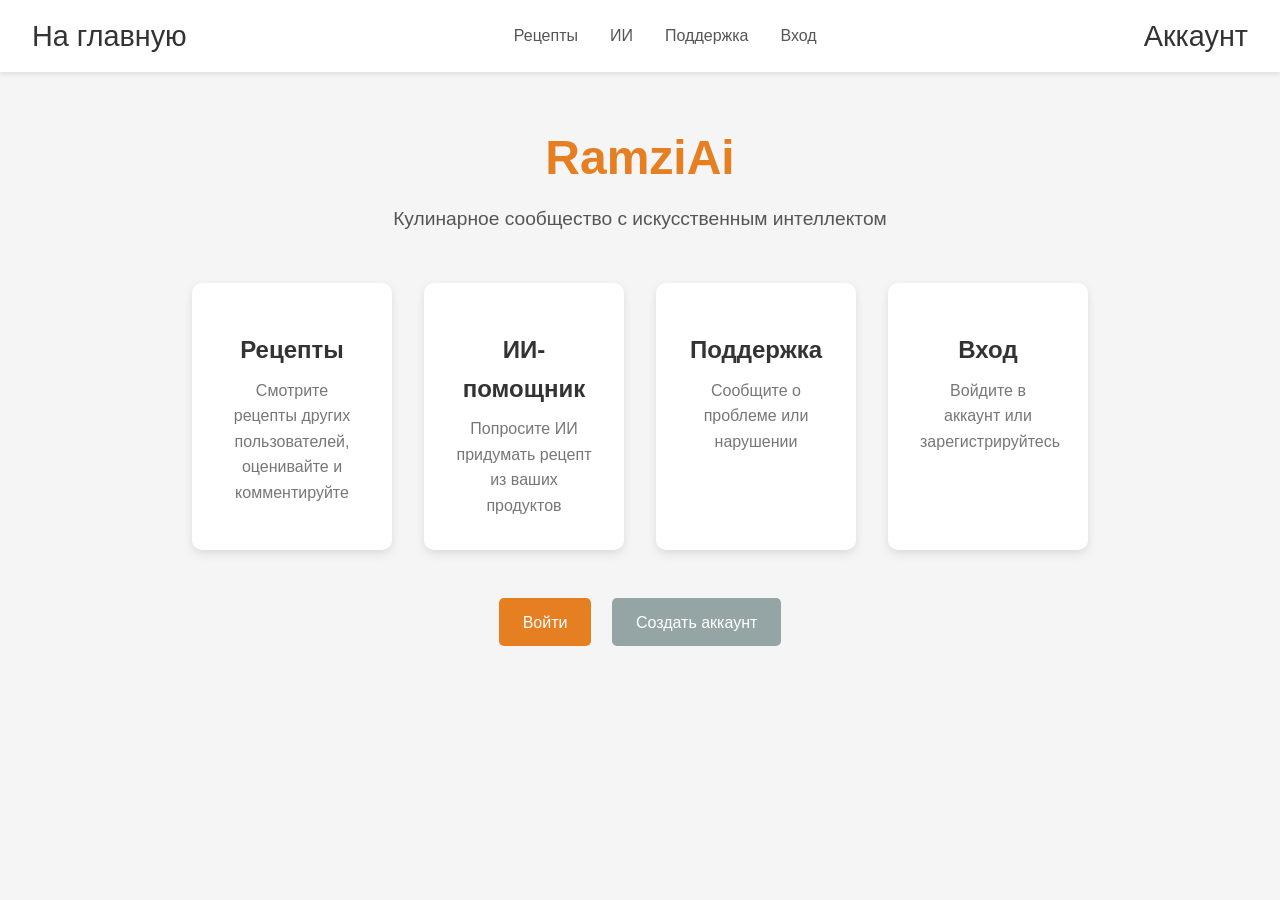
==== index.html @ 2dbb0572 "Add files via upload" ====
<!DOCTYPE html>
<html lang="ru">
<head>
  <meta charset="UTF-8">
  <meta name="viewport" content="width=device-width, initial-scale=1.0">
  <title>RamziAi - Добро пожаловать</title>
  <link rel="stylesheet" href="style.css">
  <style>
    .welcome-container {
      text-align: center;
      margin-top: 3rem;
    }
    .welcome-title {
      font-size: 3rem;
      color: #e67e22;
      margin-bottom: 0.5rem;
    }
    .welcome-subtitle {
      font-size: 1.2rem;
      color: #555;
      margin-bottom: 3rem;
    }
    .nav-cards {
      display: flex;
      flex-wrap: wrap;
      justify-content: center;
      gap: 2rem;
      max-width: 1000px;
      margin: 0 auto;
    }
    .nav-card {
      background: #fff;
      border-radius: 10px;
      padding: 2rem;
      width: 200px;
      box-shadow: 0 4px 10px rgba(0,0,0,0.1);
      transition: transform 0.3s;
      text-decoration: none;
      color: #333;
    }
    .nav-card:hover {
      transform: translateY(-10px);
    }
    .nav-card span {
      font-size: 4rem;
      display: block;
      margin-bottom: 1rem;
    }
    .nav-card h3 {
      font-size: 1.5rem;
      margin-bottom: 0.5rem;
    }
    .nav-card p {
      color: #777;
    }
    .welcome-footer {
      margin-top: 3rem;
    }
    .welcome-footer .btn {
      margin: 0 0.5rem;
    }
  </style>
</head>
<body>
  <header>
    <div class="logo-home">
      <a href="index.html">На главную</a>
    </div>
    <nav>
      <ul>
        <li><a href="recipes.html">Рецепты</a></li>  <!-- ссылка на страницу с рецептами -->
        <li><a href="ai.html">ИИ</a></li>
        <li><a href="support.html">Поддержка</a></li>
        <li><a href="login.html">Вход</a></li>
      </ul>
    </nav>
    <div class="profile-icon">
      <a href="account.html">Аккаунт</a>
    </div>
  </header>

  <main>
    <div class="welcome-container">
      <h1 class="welcome-title">RamziAi</h1>
      <p class="welcome-subtitle">Кулинарное сообщество с искусственным интеллектом</p>

      <div class="nav-cards">
        <a href="recipes.html" class="nav-card">
          <span></span>
          <h3>Рецепты</h3>
          <p>Смотрите рецепты других пользователей, оценивайте и комментируйте</p>
        </a>
        <a href="ai.html" class="nav-card">
          <span></span>
          <h3>ИИ-помощник</h3>
          <p>Попросите ИИ придумать рецепт из ваших продуктов</p>
        </a>
        <a href="support.html" class="nav-card">
          <span></span>
          <h3>Поддержка</h3>
          <p>Сообщите о проблеме или нарушении</p>
        </a>
        <a href="login.html" class="nav-card">
          <span></span>
          <h3>Вход</h3>
          <p>Войдите в аккаунт или зарегистрируйтесь</p>
        </a>
      </div>

      <div class="welcome-footer">
        <a href="login.html" class="btn">Войти</a>
        <a href="#" class="btn" style="background: #95a5a6;">Создать аккаунт</a>
      </div>
    </div>
  </main>
</body>
</html>
---- style.css ----
* {
    margin: 0;
    padding: 0;
    box-sizing: border-box;
    font-family: 'Segoe UI', Tahoma, Geneva, Verdana, sans-serif;
  }
  
  body {
    background-color: #f5f5f5;
    color: #333;
    line-height: 1.6;
  }
  
  /* Шапка */
  header {
    background-color: #fff;
    box-shadow: 0 2px 5px rgba(0,0,0,0.1);
    padding: 0.8rem 2rem;
    display: flex;
    align-items: center;
    justify-content: space-between;
    position: sticky;
    top: 0;
    z-index: 100;
  }
  
  .logo-home a {
    font-size: 1.8rem;
    text-decoration: none;
    color: #333;
  }
  
  nav ul {
    display: flex;
    list-style: none;
    gap: 2rem;
  }
  
  nav ul li a {
    text-decoration: none;
    color: #555;
    font-weight: 500;
    transition: color 0.3s;
  }
  
  nav ul li a:hover {
    color: #e67e22;
  }
  
  .profile-icon a {
    font-size: 1.8rem;
    text-decoration: none;
    color: #333;
  }
  
  /* Основной контейнер */
  main {
    max-width: 1200px;
    margin: 2rem auto;
    padding: 0 1rem;
  }
  
  /* Заголовки страниц */
  .page-title {
    font-size: 2rem;
    margin-bottom: 1.5rem;
    color: #2c3e50;
    border-bottom: 2px solid #e67e22;
    padding-bottom: 0.5rem;
  }
  
  /* Карточки (для главной и других) */
  .card {
    background: #fff;
    border-radius: 8px;
    box-shadow: 0 2px 8px rgba(0,0,0,0.1);
    padding: 1.5rem;
    margin-bottom: 1.5rem;
  }
  
  /* Кнопки */
  .btn {
    display: inline-block;
    background: #e67e22;
    color: #fff;
    padding: 0.7rem 1.5rem;
    border: none;
    border-radius: 5px;
    cursor: pointer;
    font-size: 1rem;
    transition: background 0.3s;
    text-decoration: none;
  }
  
  .btn:hover {
    background: #cf711f;
  }
  
  /* Формы */
  .form-group {
    margin-bottom: 1rem;
  }
  
  .form-group label {
    display: block;
    margin-bottom: 0.3rem;
    font-weight: 500;
  }
  
  .form-group input,
  .form-group textarea,
  .form-group select {
    width: 100%;
    padding: 0.8rem;
    border: 1px solid #ddd;
    border-radius: 5px;
    font-size: 1rem;
  }
  
  .form-group textarea {
    resize: vertical;
    min-height: 100px;
  }
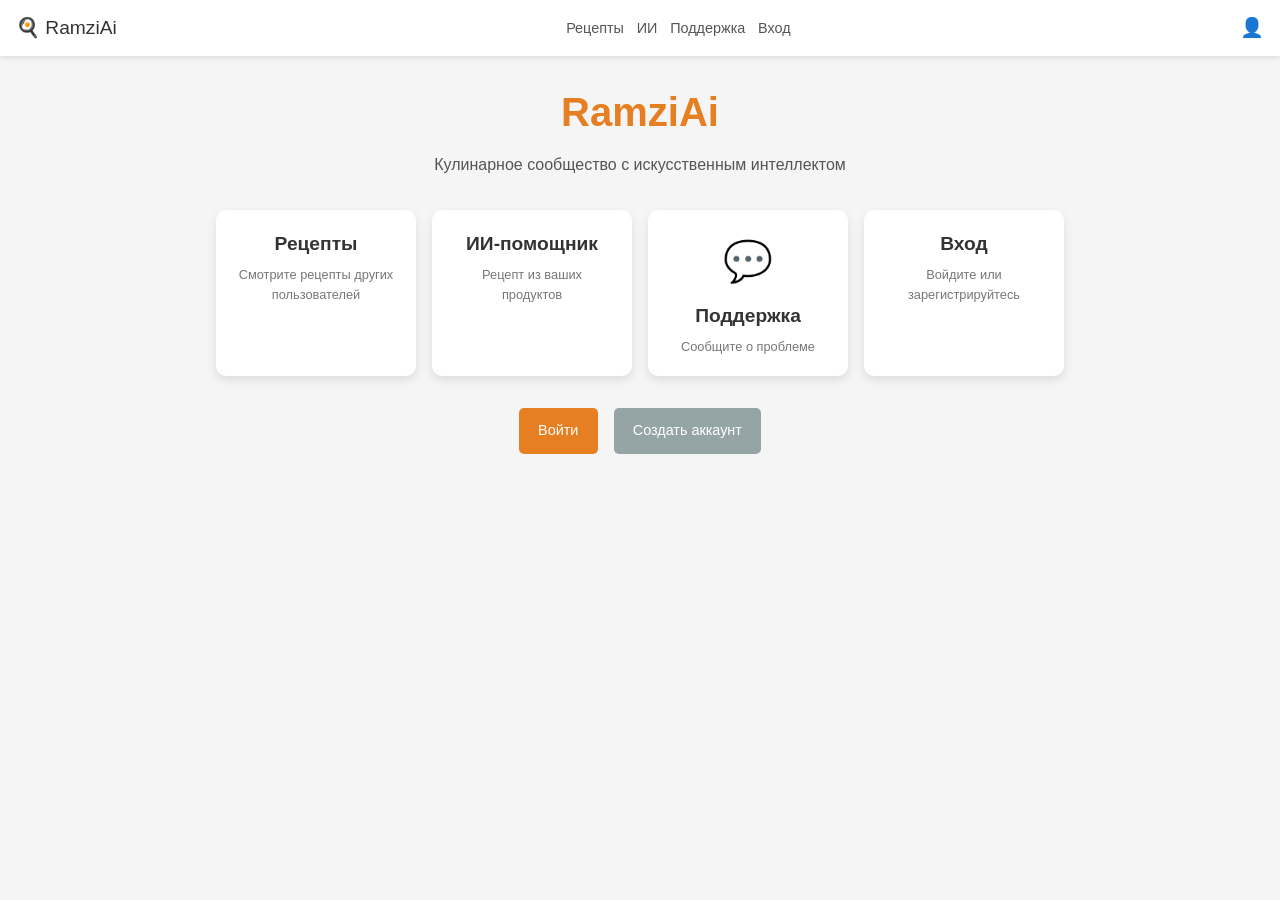
==== commit 2f555573: "Update index.html" ====
--- a/index.html
+++ b/index.html
@@ -2,80 +2,101 @@
 <html lang="ru">
 <head>
   <meta charset="UTF-8">
-  <meta name="viewport" content="width=device-width, initial-scale=1.0">
+  <meta name="viewport" content="width=device-width, initial-scale=1.0, maximum-scale=1.0, user-scalable=yes">
   <title>RamziAi - Добро пожаловать</title>
   <link rel="stylesheet" href="style.css">
   <style>
     .welcome-container {
       text-align: center;
-      margin-top: 3rem;
+      margin-top: 1.5rem;
     }
     .welcome-title {
-      font-size: 3rem;
+      font-size: 2.5rem;
       color: #e67e22;
       margin-bottom: 0.5rem;
     }
     .welcome-subtitle {
-      font-size: 1.2rem;
+      font-size: 1rem;
       color: #555;
-      margin-bottom: 3rem;
+      margin-bottom: 2rem;
+      padding: 0 1rem;
     }
     .nav-cards {
       display: flex;
       flex-wrap: wrap;
       justify-content: center;
-      gap: 2rem;
+      gap: 1rem;
       max-width: 1000px;
       margin: 0 auto;
     }
     .nav-card {
       background: #fff;
       border-radius: 10px;
-      padding: 2rem;
-      width: 200px;
+      padding: 1.2rem;
+      width: calc(50% - 0.5rem);
+      min-width: 160px;
+      max-width: 200px;
       box-shadow: 0 4px 10px rgba(0,0,0,0.1);
       transition: transform 0.3s;
       text-decoration: none;
       color: #333;
     }
     .nav-card:hover {
-      transform: translateY(-10px);
+      transform: translateY(-5px);
     }
     .nav-card span {
-      font-size: 4rem;
+      font-size: 2.5rem;
       display: block;
-      margin-bottom: 1rem;
+      margin-bottom: 0.5rem;
     }
     .nav-card h3 {
-      font-size: 1.5rem;
-      margin-bottom: 0.5rem;
+      font-size: 1.2rem;
+      margin-bottom: 0.3rem;
     }
     .nav-card p {
       color: #777;
+      font-size: 0.8rem;
     }
     .welcome-footer {
-      margin-top: 3rem;
+      margin-top: 2rem;
+      display: flex;
+      gap: 1rem;
+      justify-content: center;
+      flex-wrap: wrap;
     }
     .welcome-footer .btn {
-      margin: 0 0.5rem;
+      margin: 0;
+    }
+
+    @media (max-width: 480px) {
+      .welcome-title {
+        font-size: 2rem;
+      }
+      .nav-card {
+        width: 100%;
+        max-width: 280px;
+      }
+      .welcome-subtitle {
+        font-size: 0.9rem;
+      }
     }
   </style>
 </head>
 <body>
   <header>
     <div class="logo-home">
-      <a href="index.html">На главную</a>
+      <a href="index.html">🍳 RamziAi</a>
     </div>
     <nav>
       <ul>
-        <li><a href="recipes.html">Рецепты</a></li>  <!-- ссылка на страницу с рецептами -->
+        <li><a href="recipes.html">Рецепты</a></li>
         <li><a href="ai.html">ИИ</a></li>
         <li><a href="support.html">Поддержка</a></li>
         <li><a href="login.html">Вход</a></li>
       </ul>
     </nav>
     <div class="profile-icon">
-      <a href="account.html">Аккаунт</a>
+      <a href="account.html">👤</a>
     </div>
   </header>
 
@@ -86,32 +107,29 @@
 
       <div class="nav-cards">
         <a href="recipes.html" class="nav-card">
-          <span></span>
           <h3>Рецепты</h3>
-          <p>Смотрите рецепты других пользователей, оценивайте и комментируйте</p>
+          <p>Смотрите рецепты других пользователей</p>
         </a>
         <a href="ai.html" class="nav-card">
-          <span></span>
           <h3>ИИ-помощник</h3>
-          <p>Попросите ИИ придумать рецепт из ваших продуктов</p>
+          <p>Рецепт из ваших продуктов</p>
         </a>
         <a href="support.html" class="nav-card">
-          <span></span>
+          <span>💬</span>
           <h3>Поддержка</h3>
-          <p>Сообщите о проблеме или нарушении</p>
+          <p>Сообщите о проблеме</p>
         </a>
         <a href="login.html" class="nav-card">
-          <span></span>
           <h3>Вход</h3>
-          <p>Войдите в аккаунт или зарегистрируйтесь</p>
+          <p>Войдите или зарегистрируйтесь</p>
         </a>
       </div>
 
       <div class="welcome-footer">
         <a href="login.html" class="btn">Войти</a>
-        <a href="#" class="btn" style="background: #95a5a6;">Создать аккаунт</a>
+        <a href="register.html" class="btn" style="background: #95a5a6;">Создать аккаунт</a>
       </div>
     </div>
   </main>
 </body>
-</html>+</html>
--- a/style.css
+++ b/style.css
@@ -3,121 +3,220 @@
     padding: 0;
     box-sizing: border-box;
     font-family: 'Segoe UI', Tahoma, Geneva, Verdana, sans-serif;
-  }
-  
-  body {
+}
+
+body {
     background-color: #f5f5f5;
     color: #333;
     line-height: 1.6;
-  }
-  
-  /* Шапка */
-  header {
+}
+
+/* Шапка - адаптивная */
+header {
     background-color: #fff;
     box-shadow: 0 2px 5px rgba(0,0,0,0.1);
-    padding: 0.8rem 2rem;
+    padding: 0.8rem 1rem;
     display: flex;
     align-items: center;
     justify-content: space-between;
+    flex-wrap: wrap;
     position: sticky;
     top: 0;
     z-index: 100;
-  }
-  
-  .logo-home a {
-    font-size: 1.8rem;
+    gap: 0.5rem;
+}
+
+.logo-home a {
+    font-size: 1.2rem;
     text-decoration: none;
     color: #333;
-  }
-  
-  nav ul {
+    white-space: nowrap;
+}
+
+/* Навигация - адаптивная */
+nav ul {
     display: flex;
     list-style: none;
-    gap: 2rem;
-  }
-  
-  nav ul li a {
+    gap: 0.8rem;
+    flex-wrap: wrap;
+    justify-content: center;
+}
+
+nav ul li a {
     text-decoration: none;
     color: #555;
     font-weight: 500;
     transition: color 0.3s;
-  }
-  
-  nav ul li a:hover {
+    font-size: 0.9rem;
+    white-space: nowrap;
+}
+
+nav ul li a:hover {
     color: #e67e22;
-  }
-  
-  .profile-icon a {
+}
+
+.profile-icon a {
+    font-size: 1.2rem;
+    text-decoration: none;
+    color: #333;
+    white-space: nowrap;
+}
+
+/* Основной контейнер */
+main {
+    max-width: 1200px;
+    margin: 1rem auto;
+    padding: 0 1rem;
+}
+
+/* Заголовки страниц */
+.page-title {
     font-size: 1.8rem;
-    text-decoration: none;
-    color: #333;
-  }
-  
-  /* Основной контейнер */
-  main {
-    max-width: 1200px;
-    margin: 2rem auto;
-    padding: 0 1rem;
-  }
-  
-  /* Заголовки страниц */
-  .page-title {
-    font-size: 2rem;
-    margin-bottom: 1.5rem;
+    margin-bottom: 1rem;
     color: #2c3e50;
     border-bottom: 2px solid #e67e22;
     padding-bottom: 0.5rem;
-  }
-  
-  /* Карточки (для главной и других) */
-  .card {
+}
+
+/* Карточки */
+.card {
     background: #fff;
     border-radius: 8px;
     box-shadow: 0 2px 8px rgba(0,0,0,0.1);
-    padding: 1.5rem;
-    margin-bottom: 1.5rem;
-  }
-  
-  /* Кнопки */
-  .btn {
+    padding: 1rem;
+    margin-bottom: 1rem;
+}
+
+/* Кнопки */
+.btn {
     display: inline-block;
     background: #e67e22;
     color: #fff;
-    padding: 0.7rem 1.5rem;
+    padding: 0.7rem 1.2rem;
     border: none;
     border-radius: 5px;
     cursor: pointer;
-    font-size: 1rem;
+    font-size: 0.9rem;
     transition: background 0.3s;
     text-decoration: none;
-  }
-  
-  .btn:hover {
+    text-align: center;
+}
+
+.btn:hover {
     background: #cf711f;
-  }
-  
-  /* Формы */
-  .form-group {
+}
+
+/* Формы */
+.form-group {
     margin-bottom: 1rem;
-  }
-  
-  .form-group label {
+}
+
+.form-group label {
     display: block;
     margin-bottom: 0.3rem;
     font-weight: 500;
-  }
-  
-  .form-group input,
-  .form-group textarea,
-  .form-group select {
+}
+
+.form-group input,
+.form-group textarea,
+.form-group select {
     width: 100%;
-    padding: 0.8rem;
+    padding: 0.7rem;
     border: 1px solid #ddd;
     border-radius: 5px;
     font-size: 1rem;
-  }
-  
-  .form-group textarea {
+}
+
+.form-group textarea {
     resize: vertical;
     min-height: 100px;
-  }+}
+
+/* ========== АДАПТИВНОСТЬ ДЛЯ МОБИЛЬНЫХ ========== */
+
+/* Планшеты и маленькие ноутбуки */
+@media (max-width: 768px) {
+    header {
+        padding: 0.6rem 1rem;
+    }
+    
+    .logo-home a, .profile-icon a {
+        font-size: 1rem;
+    }
+    
+    nav ul {
+        gap: 0.5rem;
+    }
+    
+    nav ul li a {
+        font-size: 0.8rem;
+    }
+    
+    .page-title {
+        font-size: 1.5rem;
+    }
+    
+    main {
+        margin: 0.8rem auto;
+    }
+}
+
+/* Мобильные телефоны */
+@media (max-width: 480px) {
+    header {
+        flex-direction: column;
+        align-items: stretch;
+        text-align: center;
+    }
+    
+    .logo-home {
+        margin-bottom: 0.3rem;
+    }
+    
+    nav ul {
+        justify-content: center;
+        gap: 0.8rem;
+    }
+    
+    nav ul li a {
+        font-size: 0.75rem;
+    }
+    
+    .profile-icon {
+        position: absolute;
+        top: 0.8rem;
+        right: 1rem;
+    }
+    
+    .page-title {
+        font-size: 1.3rem;
+    }
+    
+    .btn {
+        padding: 0.6rem 1rem;
+        font-size: 0.85rem;
+    }
+    
+    .form-group input,
+    .form-group textarea,
+    .form-group select {
+        padding: 0.6rem;
+        font-size: 0.9rem;
+    }
+}
+
+/* Очень маленькие телефоны */
+@media (max-width: 360px) {
+    nav ul {
+        gap: 0.5rem;
+    }
+    
+    nav ul li a {
+        font-size: 0.7rem;
+    }
+    
+    .btn {
+        padding: 0.5rem 0.8rem;
+        font-size: 0.8rem;
+    }
+}
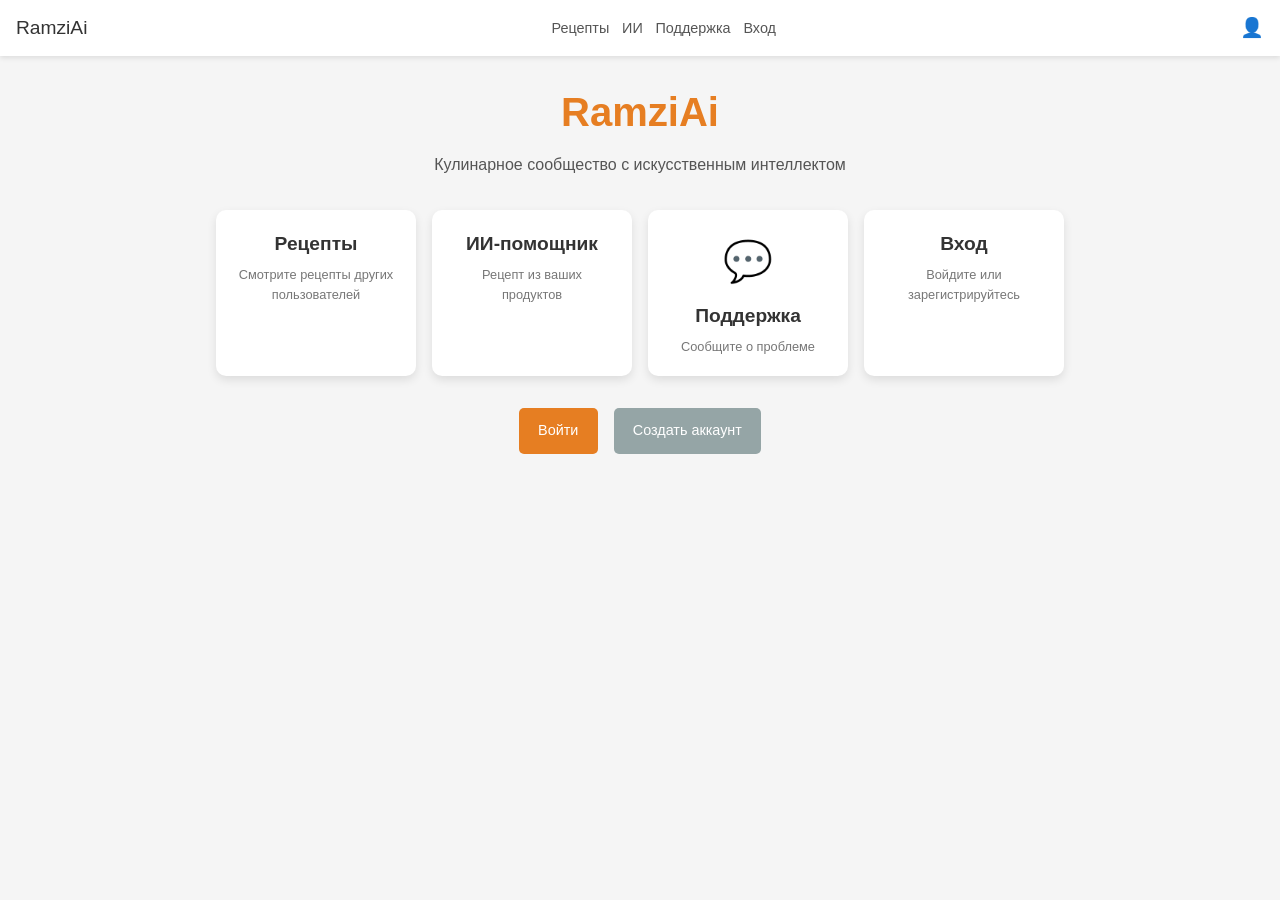
==== commit 9e68789d: "Update index.html" ====
--- a/index.html
+++ b/index.html
@@ -85,7 +85,7 @@
 <body>
   <header>
     <div class="logo-home">
-      <a href="index.html">🍳 RamziAi</a>
+      <a href="index.html">RamziAi</a>
     </div>
     <nav>
       <ul>
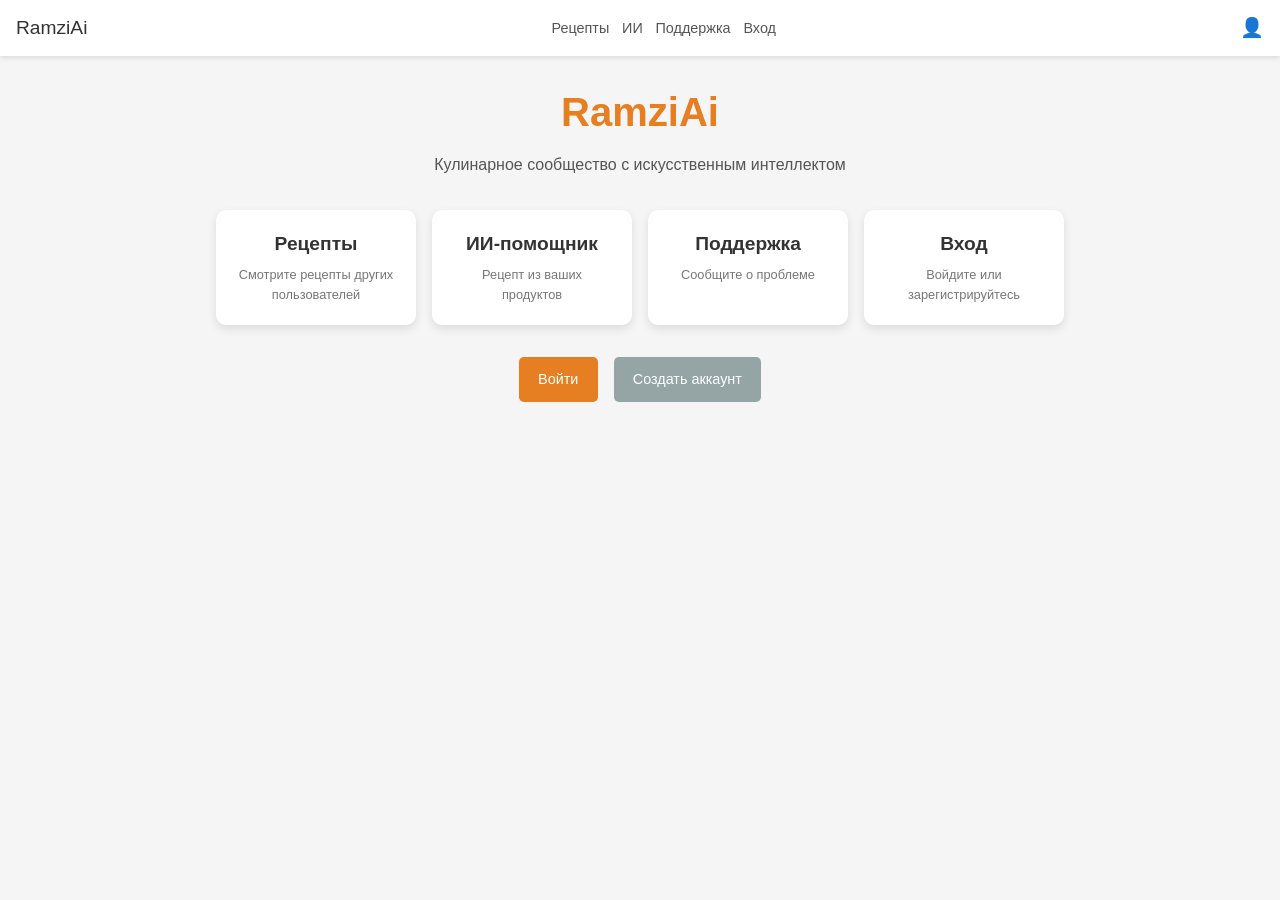
==== commit 73c3ac78: "Update index.html" ====
--- a/index.html
+++ b/index.html
@@ -115,7 +115,6 @@
           <p>Рецепт из ваших продуктов</p>
         </a>
         <a href="support.html" class="nav-card">
-          <span>💬</span>
           <h3>Поддержка</h3>
           <p>Сообщите о проблеме</p>
         </a>
